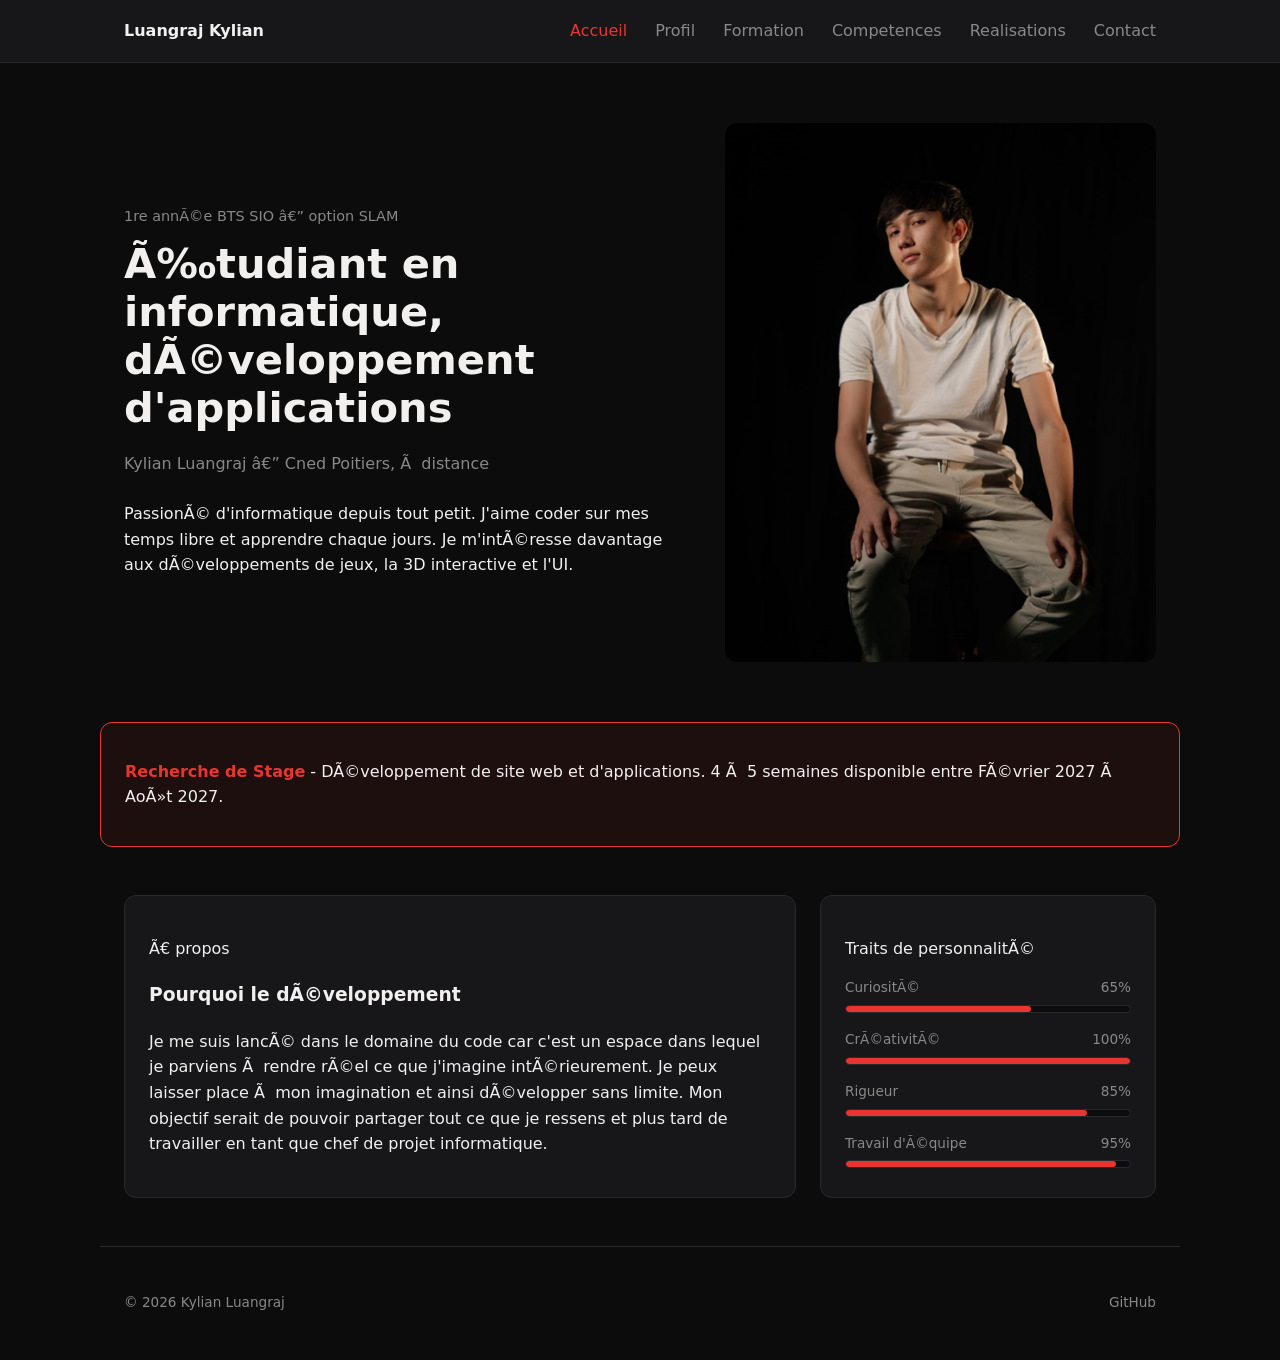
==== index.html @ ec37677a "Premier commit : pages du portfolio" ====
<!-- Structure de base d'une page HTML -->
<!DOCTYPE html>
<html lang="fr">
<head>
    <meta charset="UTS-8">
    <meta name="viewport" content="width=device-width, initial-scale=1.0">
    <title> Luangraj Kylian - Etudiant en developpement d'applications </title>
    <link rel="stylesheet" href="assets/css/style.css">

</head>

<body>
<header class="site-header">
    <!-- Développement de la navigation par liste ul et li en les stylisant ensuite dans le css. -->

    <nav class="nav">
        <a href="index.html" class="nav-mark"> Luangraj Kylian</a>
        <ul class="nav-links">
            <!-- Utilisation de aria-current="page" Pour définir dans le css sur quelle page nous sommes actuellement dans le but que sur la nav, le bouton Accueil dans le cas de cette page soit en rouge comparer aux autres. -->
            <li><a href="index.html" aria-current="page"> Accueil</a></li>
            <li><a href="profil.html"> Profil</a></li>
            <li><a href="formation.html"> Formation</a></li>
            <li><a href="competence.html"> Competences</a></li>
            <li><a href="realisations.html"> Realisations</a></li>
            <li><a href="contact.html"> Contact</a></li>
        </ul>
    </nav>
</header>
<!-- Présentation courte avec photo + texte de présentation sur moi. -->

<main>
    <section class="hero">
        <div class="hero-text">
            <p class="kicker">1re année BTS SIO — option SLAM</p>
            <h1>Étudiant en informatique, développement d'applications</h1>
            <p class="role">Kylian Luangraj — Cned Poitiers, à distance</p>
            <p>Passioné d'informatique depuis tout petit. J'aime coder sur mes temps libre et apprendre chaque jours. Je m'intéresse davantage aux développements de jeux, la 3D interactive et l'UI.</p>
        </div>
        <div class="hero-photo">
            <img src="assets/img/kylian-photo.png" alt="Portrait professionnel de Luangraj Kylian">
        </div>
    </section>
    <section>
        <!-- Call pour les recruteurs en leurs proposant le fait que je souhaite un stage de 4 à 5 semaines lors de l'année prochaine sur les domaines proposés. Il sera bien mis en avant dans un bloc de couleur entouré de rouge et le texte important aussi relevé comparer aux autres. -->
        <div class="call">
            <p><strong>Recherche de Stage</strong> - Développement de site web et d'applications. 4 à 5 semaines disponible entre Février 2027 à Août 2027.</p>
        </div>
    </section>
    <!-- Un petit à propos dont j'ai eu l'idée de construire pour définir mes objectifs concrets ainsi que mes traits de personnalité pour que le recruteur connaisse réellement ma personne et mes points forts. -->
    <section>
        <div class="propos">
            <div class="card-propos">
            <p class="eyebrow">À propos</p> 
            <h3>Pourquoi le développement</h3>
            <p>Je me suis lancé dans le domaine du code car c'est un espace dans lequel je parviens à rendre réel ce que j'imagine intérieurement. Je peux laisser place à mon imagination et ainsi développer sans limite. Mon objectif serait de pouvoir partager tout ce que je ressens et plus tard de travailler en tant que chef de projet informatique.</p>
            </div>
            <div class="cards-liste">
                <p class="eyebrow">Traits de personnalité</p>
                <ul class="trait-liste">
                    <!-- Différents traits mis en avant, surtout des traits pouvant démontrer ma motivation à apprendre ainsi que ma facilité à pouvoir travailler avec n'importe qui. -->
                    <li class="trait">
                        <div class="trait-head"><span>Curiosité</span><span>65%</span></div>
                        <div class="trait-bar"><div class="trait-fill" style="width:65%;"></div></div>
                    </li>
                    <li class="trait">
                        <div class="trait-head"><span>Créativité</span><span>100%</span></div>
                        <div class="trait-bar"><div class="trait-fill" style="width:100%;"></div></div>
                    </li>
                    <li class="trait">
                        <div class="trait-head"><span>Rigueur</span><span>85%</span></div>
                        <div class="trait-bar"><div class="trait-fill" style="width:85%;"></div></div>
                    </li>
                    <li class="trait">
                        <div class="trait-head"><span>Travail d'équipe</span><span>95%</span></div>
                        <div class="trait-bar"><div class="trait-fill" style="width:95%;"></div></div>
                    </li>
                </ul>
            </div>
        </div>
    </section>
</main>
<!-- Footer de la page ainsi que la redirection vers mon GitHub. -->

<footer>
    <p>&copy; 2026 Kylian Luangraj</p>
    <a href="https://github.com/SpectrionStudio" target="_blank" rel="noopener">GitHub</a>
</footer>
</body>
</html>
---- assets/css/style.css ----
/* Bienvenu sur le css de mon site internet, j'ai opté pour un style contrastant entre le rouge et noir car c'est une DA qui me plaît énormément et j'ai fais de mon mieux pour la respecter jusqu'à la fin.
En espérant que vous apprécierez mon projet, il sera commenté jusqu'au bout par des petits messages de temps en temps, expliquant mes choix durant la création de mon site portfolio ! */


:root{
    --bg: #0c0c0d;
    --bg-raised: #17171a;
    --line: #2a2a2d;
    --text: #f1f0ee;
    --text-muted: #8a8886;
    --accent: #e8352f;
    --accent-dim: #b8241f;
    --accent-ink: #ffffff;
}

*,*::before,*::after{

    box-sizing: border-box;
}

body{
    margin:0;
    background:var(--bg);
    color: var(--text);
    font-family: system-ui, -apple-system, BlinkMacSystemFont, 'Segoe UI', Roboto, Oxygen, Ubuntu, Cantarell, 'Open Sans', 'Helvetica Neue', sans-serif;
    line-height: 1.6;
}

.site-header{

    background: var(--bg-raised);
    border-bottom: 1px solid var(--line);
}
/* J'ai opté pour une navigation simple qui ne reste pas fixe et qui s'en va une fois que l'on scroll. On conserve simplement la couleur rouge sur la page actuelle où l'on se trouve et la couleur d'une des redirections de la navigation change lorsque l'on passe la souris dessus. */

.nav{
    display:flex;
    justify-content: space-between;
    align-items: center;
    max-width: 1080px;
    margin: 0 auto;
    padding: 18px 24px;

}

.nav-links{


    display:flex;
    gap:28px;
    list-style: none;
    margin: 0;
    padding: 0;
}

.nav-links a{
    color: var(--text-muted);
    text-decoration: none;
}

.nav-mark{

    color: var(--text);
    text-decoration: none;
    font-weight: 600;
}
/* Le changement de couleur se trouve ici avec la class définissant la page actuelle sur laquelle on se trouve, pour faire le lien avec le HTML. */

.nav-links a:hover,
.nav-links a[aria-current="page"]{
    color:var(--accent);
}

/* J'ai souhaité que le texte soit plus impactant que l'image en lui donnant une place bien plus importante. Tout aligné sur le centre de la page pour faciliter la prise d'information de la personne visitant le protfolio. */


.hero{
    display: grid;
    grid-template-columns: 1.3fr 1fr;
    gap: 40px;
    align-items: center;
    max-width: 1080px;
    margin: 0 auto;
    padding: 60px 24px;
}



.hero-photo{
  min-width:0;
  aspect-ratio:4/5;
  overflow:hidden;
  border-radius:12px;
}

/* J'ai eu un peu de difficulté avec la photo que l'on retrouve sur l'index, elle n'était pas adaptée à la taille que je souhaitais utiliser soit donc le 2fr 1fr et donc on retrouvait une photo qui prenait bien trop de place.
J'ai donc redimnsionné la photo en faisant en sorte que les contours qui dépassent soient cachés par la box inventée. */


.hero-photo img{
  width:100%;
  height:100%;
  object-fit:cover;
  border-radius:12px;
}

/* Les paragraphes suivants sont principalement des modifications pour le texte, tout comme pour le h1, role et kicker. De plus call a notamment servi pour la box faisant appel de stage dans l'index.
C'est un élément de la page que je souhaitais ressortir au plus donc je l'ai entouré de rouge qui est la couleur importante de mon portfolio ainsi que le texte en lui-même "recherche de stage" qui lui aussi se retrouve en rouge.*/


.kicker{
    color: var(--text-muted);
    font-size: 0.9rem;
    margin-bottom: 12px;
}

.role{
    color: var(--text-muted);
    margin-bottom: 24px;
}

h1{
    font-size: 2.6rem;
    line-height: 1.15;
    margin: 0 0 20px;
}

.call{
    max-width: 1080px;
    margin: 0 auto;
    padding: 20px 24px;
    border: 1px solid var(--accent);
    background: rgba(232,53,47,0.08);
    border-radius: 12px;
}

.call strong{
    color: var(--accent);
}

/* Je suis ensuite parti sur l'idée de vouloir faire des barres de statistiques pour montrer un peu les différentes factettes de ma personnalité et ainsi que le recruteur puisse voir avec quel type de personne il travaille.
Je suis donc parti sur tout d'abord un bloc à propos et à côté les barres. On est toujours sur du 2fr pour le à propos et 1fr pour les barres. Je tenais à mettre les barres en couleur vert pour faire référence à des jeux dont l'exp dans minecraft mais en essayant, j'ai rapidement remarqué que ce n'était pas du tout en accord avec la DA de base et je suis donc reparti sur le rouge. */


.propos {
    display: grid;
    grid-template-columns: 2fr 1fr;
    gap: 24px;
    max-width: 1080px;
    margin: 0 auto;
    padding: 48px 24px;
}

.trait-liste {
    list-style: none;
    margin: 16px 0 0;
    padding: 0;
    display: flex;
    flex-direction: column;
    gap: 16px;
}

.trait-head{
    display: flex;
    justify-content: space-between;
    font-size: 0.85rem;
    color: var(--text-muted);
    margin-bottom: 6px;
}

.trait-bar{

    background: var(--bg);
    border: 1px solid var(--line);
    border-radius: 999px;
    height: 8px;
    overflow: hidden;
}

.trait-fill{
    height: 100%;
    background: var(--accent);
    border-radius: 999px;
}
/* Ici simple création de bordures pour les cards que j'ai créé, soit donc les deux blocs de à propos et des barres.J'ai conservé une couleur qui se discerne légèrement du fond initial. */

.card-propos,
.cards-liste{
    background: var(--bg-raised);
    border: 1px solid var(--line);
    border-radius: 12px;
    padding: 24px;
}

footer{
    max-width:1080px;
    margin:0 auto;
    padding:32px 24px;
    border-top:1px solid var(--line);
    display:flex;
    justify-content:space-between;
    align-items:center;
    color:var(--text-muted);
    font-size:0.85rem;
}
/* Ici on remplace simplement le lien de couleur bleu en gris pour rester dans la DA. */

footer a{
    color:var(--text-muted);
    text-decoration:none;
}
/* Le lien devient tout simplement rouge en passant la souris sur le texte. */

footer a:hover{
    color:var(--accent);
}

.profil-head{
    max-width: 1080px;
    margin: 0 auto;
    padding: 48px 24px 0;
}

.profil-grid{
    display: grid;
    grid-template-columns: 2fr 1fr;
    gap: 40px;
    max-width: 1080px;
    margin: 0 auto;
    padding: 24px 24px 48px;
    align-items: start;
}
/* Maintenant on passe à la personnalisation de la phrase d'accroche. On place une barrière de couleur sur le côté en reprenant le rouge précédent de --accent pour montrer
l'importance du message d'accroche. */

.accroche{
    border-left:3px solid var(--accent);
    padding-left:16px;
    font-size:1.2rem;
    color:var(--text);
    margin-top:16px;
    max-width:60ch;
}
/* On fabrique une liste dans notre paragraphe en utilisant le ::before pour placer une flèche avant chaque li et 
on retire les décorations de liste pour éviter les points originaux. ça nous donne donc une liste à flèche comme prévue.*/

.motiv-list{
    list-style:none;
    margin:12px 0 0;
    padding:0;
    display:flex;
    flex-direction:column;
    gap:10px;
}

.motiv-list li{
    padding-left:24px;
    position:relative;
}

.motiv-list li::before{
    content:"→";
    color:var(--accent);
    position:absolute;
    left:0;
}



.interets-head{
    max-width:1080px;
    margin:0 auto;
    padding:48px 24px 0;
    border-top:1px solid var(--line);

}

.interets-grid{
    display:grid;
    grid-template-columns:repeat(3,1fr);
    gap:20px;
    max-width:1080px;
    margin:0 auto;
    padding:24px 24px 48px;
}

.flip-carte{
    perspective:1000px;
    height:160px;
}

.flip-inner{
    position:relative;
    width:100%;
    height:100%;
    text-align:center;
    transition:transform 0.5s;
    transform-style:preserve-3d;
}

.flip-carte:hover .flip-inner{
    transform:rotateY(180deg);
}
/* Les éléments que l'on applique dans les deux cas possibles, que la carte soit tournée en avant ou en arrière. Pas besoin de le répéter deux fois au moins. */

.flip-front,
.flip-back{
    position:absolute;
    width:100%;
    height:100%;
    backface-visibility:hidden;
    border-radius:12px;
    border:1px solid var(--line);
    display:flex;
    flex-direction:column;
    align-items:center;
    justify-content:center;
    padding:16px;
}

.flip-front{
    background:var(--bg-raised);
}

.flip-icone{
    font-size:2rem;
    margin-bottom:8px;
    display:block;
}
/* J'ai tout de même souhaité une couleur en particulier pour l'arrière au final en reprenant le gris clair de --bg raised. Tandis que le texte restera blanc. Au début j'avais opté pour le rouge
mais il était bien trop dominant et cela en faisait mal aux yeux, j'ai donc remplacé celui-ci par la couleur actuelle sur le site. */

.flip-back{
    background:var(--bg-raised);
    border:1px solid var(--accent);
    color:var(--text);
    transform:rotateY(180deg);
    font-size:0.85rem;
}

.flip-back p{
    margin:0;
    font-size:0.88rem;
    line-height:1.45;
}

.flip-title{
    font-weight:600;
    font-size:1rem;
    margin:0;
    color:var(--text);
}

/* Les titres de cartes ne ressortaient suffissament pas de la carte en elle-même, j'ai donc choisi à la fin de la création de page de les rendre plus visible qu'initialement prévu.*/








/* Modification du texte.*/
.section-head{
    max-width:1080px;
    margin:0 auto;
    padding:48px 24px 0;
}

.section-head h1{
    font-size:2rem;
}



/* On modifie la liste ol avec la classe timeline en retirant le style de la liste et ses décorations ainsi qu'en faisant apparaître cette fameuse bordure sur la gauche de couleur grise.*/
.timeline{
    list-style:none;
    margin:0 auto;
    padding:32px 24px 48px;
    max-width:1080px;
    border-left:2px solid var(--line);
}

.timeline li{
    position:relative;
    padding:10px 16px 32px 28px;
    border-radius:8px;
    transition:background 0.2s ease, padding-left 0.2s ease;
}

.timeline li:hover{
    background:var(--bg-raised);
    padding-left:36px;
}

/* On place le point rouge stylisé avant chaque listes des formations en question en rendant sa position absolue*/
.timeline li::before{
    content:"";
    position:absolute;
    left:-7px;
    top:6px;
    width:12px;
    height:12px;
    border-radius:50%;
    background:var(--bg);
    border:2px solid var(--accent);
}

/* Modification du texte représentant la période pour chaque points se trouvant dans la classe timeline.*/
.timeline .period{
    color:var(--accent);
    font-weight:600;
    font-size:0.85rem;
    margin-bottom:4px;
}

.timeline h3{
    font-size:1.1rem;
    margin:0 0 4px;
}
/* même chose que pour timeline .period mais cette fois avec le lieu.*/
.timeline .place{
    color:var(--text-muted);
    font-size:0.9rem;
    margin-bottom:6px;
}


.focus-wrap{
    max-width:1080px;
    margin:0 auto;
    padding:0 24px 48px;
}
/* modification de texte pour le h2*/
.focus-wrap h2{
    font-size:1.5rem;
    margin-top:8px;
}

/* On passe sur des blocs apparaissant en 1.5fr pour la description du BTS pour 1fr sur les compétences liées à la formation.*/
.focus-grid{
    display:grid;
    grid-template-columns:1.5fr 1fr;
    gap:0;
    border:1px solid var(--line);
    border-radius:12px;
    overflow:hidden;
    margin-top:20px;
}

.focus-text{
    padding:24px;
}
/* définition de taille, de l'intérieur et des bords en couleur des blocs.*/
.focus-side{
    background:var(--bg-raised);
    border-left:1px solid var(--line);
    padding:24px;
}

.focus-side-label{
    font-size:0.78rem;
    color:var(--text-muted);
    margin:0 0 10px;
    text-transform:uppercase;
    letter-spacing:0.04em;
}

.focus-matieres li{
    padding-left:18px;
    position:relative;
    font-size:0.9rem;
    transition:color 0.2s ease;
}
/* Petite interaction pour que quand on passe la souris sur la compétence, celle-ci passe au rouge.*/
.focus-matieres li:hover{
    color:var(--accent);
}

.competences-grid{
    display:grid;
    grid-template-columns:repeat(2,1fr);
    gap:24px;
    max-width:1080px;
    margin:0 auto;
    padding:32px 24px 48px;
    align-items:start
}

.skill-cat{
    background:var(--bg-raised);
    border:1px solid var(--line);
    border-radius:12px;
    padding:24px;
}

.skill-cat h2{
    font-size:0.85rem;
    color:var(--text-muted);
    text-transform:uppercase;
    letter-spacing:0.04em;
    margin:0 0 16px;
    padding-bottom:10px;
    border-bottom:1px solid var(--line);
}

.skill-liste{
    list-style:none;
    margin:0;
    padding:0;
    display:grid;
    grid-template-columns:repeat(auto-fill,minmax(110px,1fr));
    gap:12px;
}

.skill-item{
    display:flex;
    flex-direction:column;
    align-items:center;
    gap:8px;
    padding:14px 8px;
    background:var(--bg);
    border:1px solid var(--line);
    border-radius:10px;
    font-size:0.85rem;
    transition:border-color 0.2s ease, transform 0.2s ease;
    text-align:center;
}

.skill-item i,
.skill-emoji{
    font-size:1.8rem;
    color:var(--text);
    transition:color 0.2s ease;
    line-height: 1;
}

.skill-item:hover{
    border-color:var(--accent);
    transform:translateY(-3px);
}

.skill-item:hover i{
    color:var(--accent);
}

.langues {
    max-width: 1080px;
    margin: 0 auto;
    padding: 24px;
    padding-bottom: 20px;
}

.langues-liste{
    list-style:none;
    margin:0;
    padding:0;
    display:flex;
    flex-wrap:wrap;
    gap:16px;
}

.langue{
    display:flex;
    flex-direction:column;
    align-items:center;
    gap:8px;
    padding:14px 8px;
    background:var(--bg);
    border:1px solid var(--line);
    border-radius:10px;
    font-size:0.85rem;
    transition:border-color 0.2s ease, transform 0.2s ease;
    text-align:center;
    min-width:160px;
}

.langue-niveau{
    color:var(--text-muted);
    font-size: 0.70rem;
    display:block
}


.projets-grid{
    display:grid;
    grid-template-columns:repeat(auto-fill,minmax(280px,1fr));
    gap:24px;
    max-width:1080px;
    margin:0 auto;
    padding:32px 24px 48px;
}

.projet-carte{
    display:flex;
    flex-direction:column;
    background:var(--bg-raised);
    border:1px solid var(--line);
    border-radius:12px;
    overflow:hidden;
    text-decoration:none;
    color:var(--text);
    transition:border-color 0.2s ease, transform 0.2s ease;
}

.projet-carte:hover{
    border-color:var(--accent);
    transform:translateY(-3px);
}

.projet-miniature{
    aspect-ratio:16/10;
    background:linear-gradient(135deg, var(--bg-raised), var(--bg));
    display:flex;
    align-items:center;
    justify-content:center;
    color:var(--text-muted);
    font-size:0.85rem;
    border-bottom:1px solid var(--line);
}

.projet-miniature img{
    width:100%;
    height:100%;
    object-fit:cover;
}

.projet-corps{
    padding:20px;
}

.projet-cat{
    color:var(--accent);
    font-size:0.75rem;
    font-weight:600;
    margin:0 0 8px;
}

.projet-corps h2{
    font-size:1.1rem;
    margin:0 0 6px;
}

.projet-techs{
    list-style:none;
    margin:12px 0 0;
    padding:0;
    display:flex;
    flex-wrap:wrap;
    gap:6px;
}

.projet-techs li{
    border:1px solid var(--line);
    border-radius:999px;
    padding:3px 10px;
    font-size:0.78rem;
    color:var(--text-muted);
}

.projet-date{
    color:var(--text-muted);
    font-size:0.8rem;
    margin:12px 0 0;
}

.eyebrow a{
    color:var(--accent);
    text-decoration:none;
}

.detail-grid{
    display:grid;
    grid-template-columns:2fr 1fr;
    gap:40px;
    max-width:1080px;
    margin:0 auto;
    padding:24px 24px 48px;
    align-items:start;
}

.detail-texte h2{
    font-size:1.2rem;
    margin:0 0 8px;
}

.detail-texte p{
    margin:0 0 28px;
}

.detail-infos{
    background:var(--bg-raised);
    border:1px solid var(--line);
    border-radius:12px;
    padding:22px;
}

.detail-infos h3{
    font-size:0.8rem;
    color:var(--text-muted);
    text-transform:uppercase;
    letter-spacing:0.04em;
    margin:0 0 12px;
}

.detail-infos dl{
    margin:0 0 24px;
}

.detail-infos dt{
    font-size:0.78rem;
    color:var(--text-muted);
    margin-top:12px;
}

.detail-infos dd{
    margin:2px 0 0;
    font-weight:500;
}

.detail-infos a{
    color:var(--accent);
}

.comp-liste{
    list-style:none;
    margin:0;
    padding:0;
}

.comp-liste li{
    padding:8px 0 8px 24px;
    position:relative;
    border-bottom:1px solid var(--line);
    font-size:0.9rem;
}

.comp-liste li::before{
    content:"→";
    color:var(--accent);
    position:absolute;
    left:0;
}
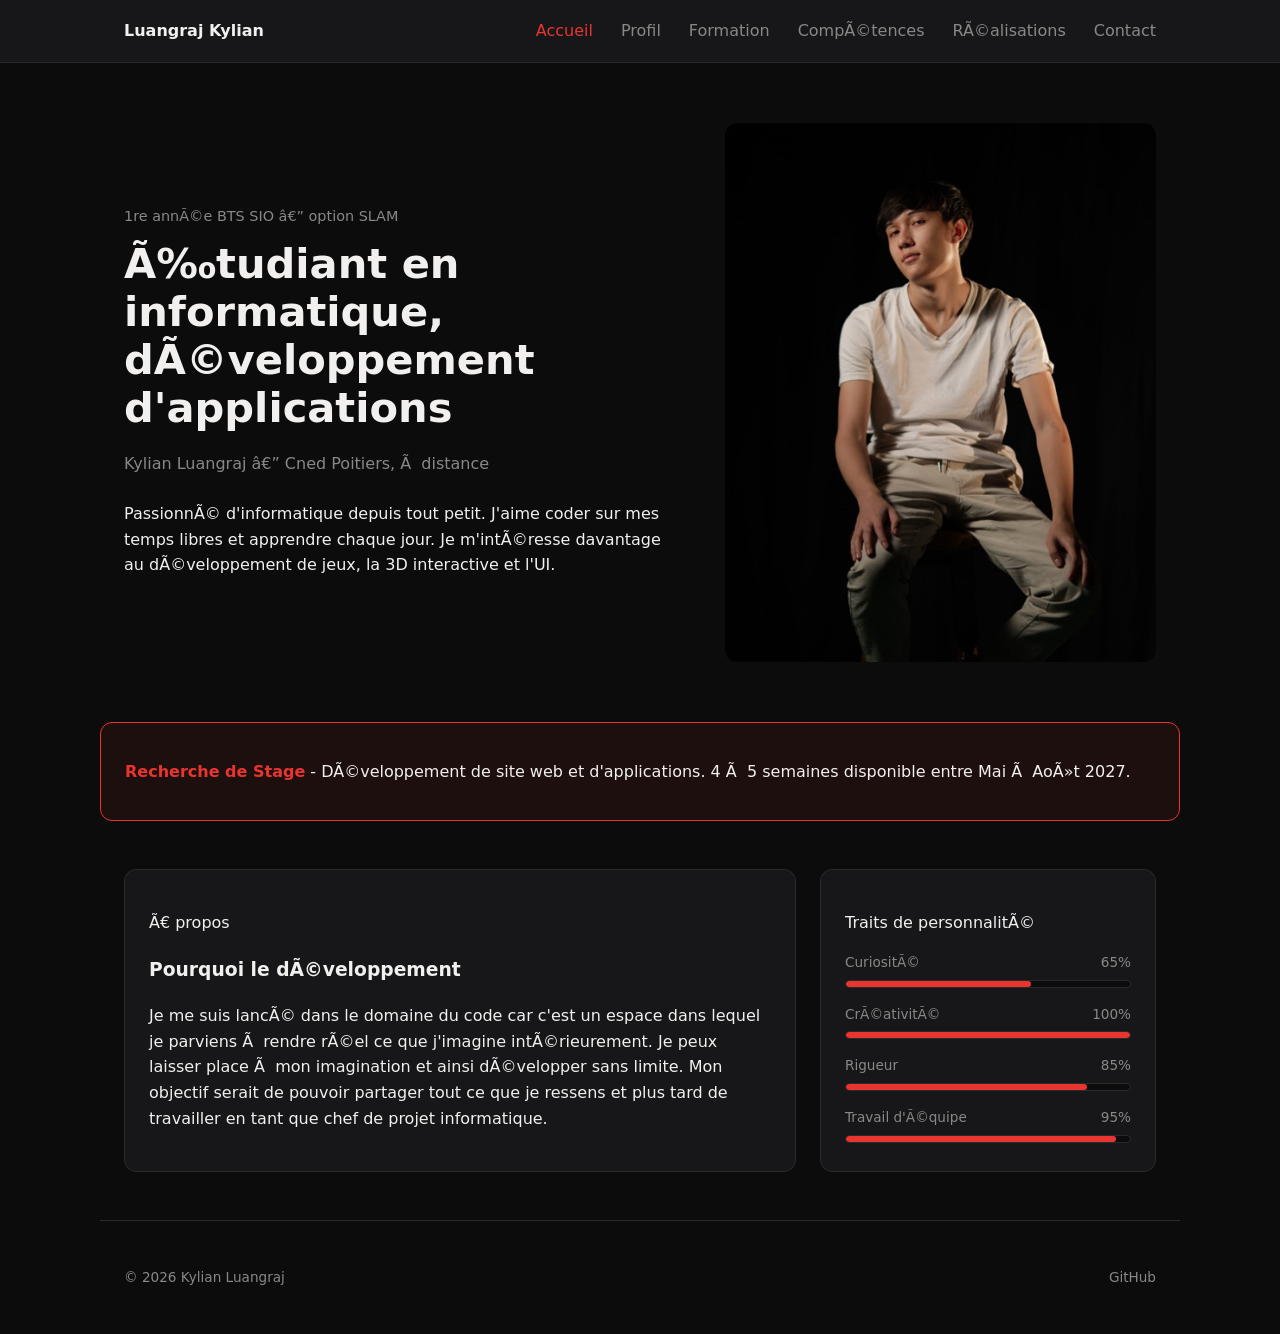
==== commit 93aa830f: "Corrections de quelques erreurs d'orthographes et finitions sur la page les halles de béziers" ====
--- a/index.html
+++ b/index.html
@@ -20,8 +20,8 @@
             <li><a href="index.html" aria-current="page"> Accueil</a></li>
             <li><a href="profil.html"> Profil</a></li>
             <li><a href="formation.html"> Formation</a></li>
-            <li><a href="competence.html"> Competences</a></li>
-            <li><a href="realisations.html"> Realisations</a></li>
+            <li><a href="competence.html"> Compétences</a></li>
+            <li><a href="realisations.html"> Réalisations</a></li>
             <li><a href="contact.html"> Contact</a></li>
         </ul>
     </nav>
@@ -34,7 +34,7 @@
             <p class="kicker">1re année BTS SIO — option SLAM</p>
             <h1>Étudiant en informatique, développement d'applications</h1>
             <p class="role">Kylian Luangraj — Cned Poitiers, à distance</p>
-            <p>Passioné d'informatique depuis tout petit. J'aime coder sur mes temps libre et apprendre chaque jours. Je m'intéresse davantage aux développements de jeux, la 3D interactive et l'UI.</p>
+            <p>Passionné d'informatique depuis tout petit. J'aime coder sur mes temps libres et apprendre chaque jour. Je m'intéresse davantage au développement de jeux, la 3D interactive et l'UI.</p>
         </div>
         <div class="hero-photo">
             <img src="assets/img/kylian-photo.png" alt="Portrait professionnel de Luangraj Kylian">
@@ -43,7 +43,7 @@
     <section>
         <!-- Call pour les recruteurs en leurs proposant le fait que je souhaite un stage de 4 à 5 semaines lors de l'année prochaine sur les domaines proposés. Il sera bien mis en avant dans un bloc de couleur entouré de rouge et le texte important aussi relevé comparer aux autres. -->
         <div class="call">
-            <p><strong>Recherche de Stage</strong> - Développement de site web et d'applications. 4 à 5 semaines disponible entre Février 2027 à Août 2027.</p>
+            <p><strong>Recherche de Stage</strong> - Développement de site web et d'applications. 4 à 5 semaines disponible entre Mai à Août 2027.</p>
         </div>
     </section>
     <!-- Un petit à propos dont j'ai eu l'idée de construire pour définir mes objectifs concrets ainsi que mes traits de personnalité pour que le recruteur connaisse réellement ma personne et mes points forts. -->
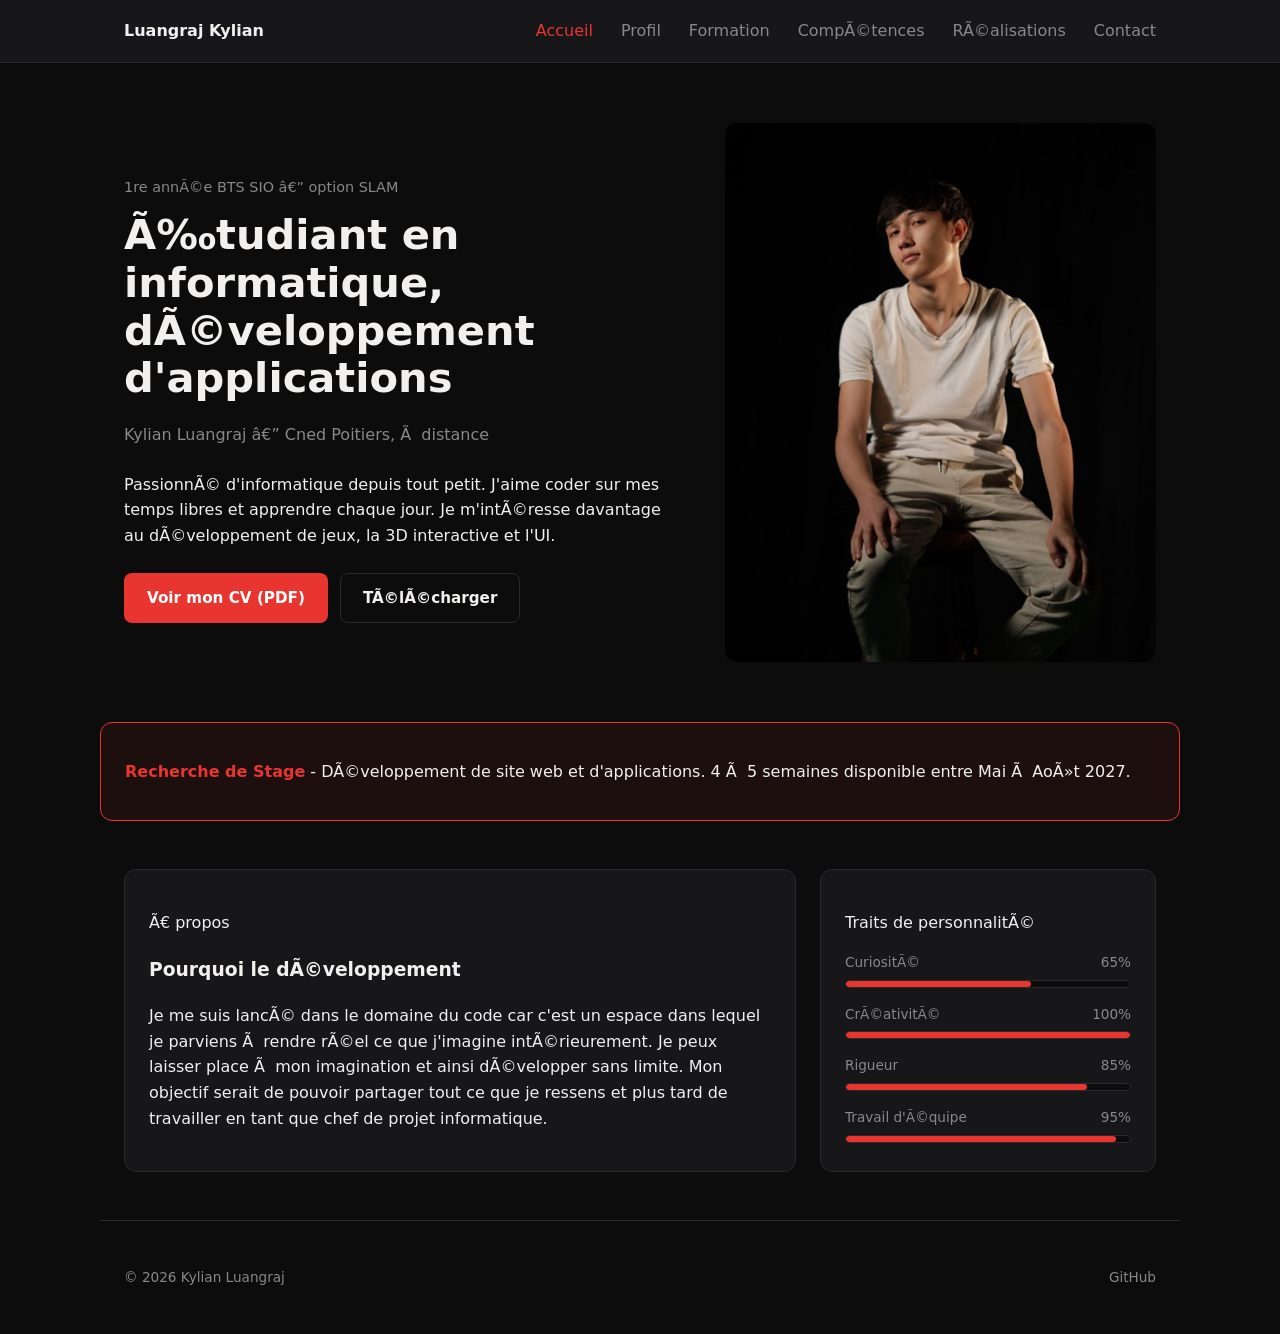
==== commit bc66c4e7: "ajout du download cv" ====
--- a/index.html
+++ b/index.html
@@ -4,7 +4,7 @@
 <head>
     <meta charset="UTS-8">
     <meta name="viewport" content="width=device-width, initial-scale=1.0">
-    <title> Luangraj Kylian - Etudiant en developpement d'applications </title>
+    <title> Luangraj Kylian - Étudiant en développement d'applications </title>
     <link rel="stylesheet" href="assets/css/style.css">
 
 </head>
@@ -35,6 +35,10 @@
             <h1>Étudiant en informatique, développement d'applications</h1>
             <p class="role">Kylian Luangraj — Cned Poitiers, à distance</p>
             <p>Passionné d'informatique depuis tout petit. J'aime coder sur mes temps libres et apprendre chaque jour. Je m'intéresse davantage au développement de jeux, la 3D interactive et l'UI.</p>
+            <div class="btn-row">
+                <a class="btn btn-primary" href="assets/cv/CV-Kylian-Luangraj.pdf" target="_blank" rel="noopener">Voir mon CV (PDF)</a>
+                <a class="btn btn-ghost" href="assets/cv/CV-Kylian-Luangraj.pdf" download>Télécharger</a>
+            </div>
         </div>
         <div class="hero-photo">
             <img src="assets/img/kylian-photo.png" alt="Portrait professionnel de Luangraj Kylian">
--- a/assets/css/style.css
+++ b/assets/css/style.css
@@ -741,4 +741,216 @@
     color:var(--accent);
     position:absolute;
     left:0;
+}
+
+/* On passe maintenant au petit formulaire */
+
+.contact-grid{
+    display:grid;
+    grid-template-columns:1fr 1fr;
+    gap:40px;
+    max-width:1080px;
+    margin:0 auto;
+    padding:32px 24px 48px;
+    align-items:stretch;
+}
+
+.contact-infos{
+    display:flex;
+    flex-direction:column;
+}
+
+.contact-cartes{
+    flex:1;
+    display:flex;
+    flex-direction:column;
+    gap:12px;
+}
+
+.contact-carte{
+    flex:1;
+    display:flex;
+    align-items:center;
+    gap:16px;
+    padding:14px 16px;
+    background:var(--bg-raised);
+    border:1px solid var(--line);
+    border-radius:12px;
+    color:var(--text);
+    text-decoration:none;
+    transition:border-color 0.2s ease, transform 0.2s ease;
+}
+
+a.contact-carte:hover{
+    border-color:var(--accent);
+    transform:translateX(4px);
+}
+
+.contact-icone{
+    display:flex;
+    align-items:center;
+    justify-content:center;
+    flex-shrink:0;
+    width:44px;
+    height:44px;
+    background:var(--bg);
+    border:1px solid var(--line);
+    border-radius:10px;
+    font-size:1.3rem;
+    line-height:1;
+    transition:color 0.2s ease, border-color 0.2s ease;
+}
+
+a.contact-carte:hover .contact-icone{
+    color:var(--accent);
+    border-color:var(--accent);
+}
+
+.contact-texte{
+    display:flex;
+    flex-direction:column;
+    min-width:0;
+}
+
+.contact-label{
+    font-size:0.75rem;
+    color:var(--text-muted);
+}
+
+.contact-valeur{
+    font-size:0.95rem;
+    font-weight:500;
+    overflow-wrap:anywhere;
+}
+
+.contact-fleche{
+    margin-left:auto;
+    color:var(--text-muted);
+    transition:color 0.2s ease, transform 0.2s ease;
+}
+
+a.contact-carte:hover .contact-fleche{
+    color:var(--accent);
+    transform:translateX(3px);
+}
+
+.contact-form{
+    background:var(--bg-raised);
+    border:1px solid var(--line);
+    border-radius:12px;
+    padding:24px;
+}
+
+.contact-form h2{
+    font-size:1.1rem;
+    margin:0 0 20px;
+}
+
+.champ{
+    margin-bottom:18px;
+}
+
+.champ label{
+    display:block;
+    font-size:0.85rem;
+    color:var(--text-muted);
+    margin-bottom:6px;
+}
+
+.champ input,
+.champ textarea{
+    width:100%;
+    background:var(--bg);
+    border:1px solid var(--line);
+    border-radius:8px;
+    padding:11px 14px;
+    color:var(--text);
+    font-family:inherit;
+    font-size:0.95rem;
+}
+
+.champ input:focus,
+.champ textarea:focus{
+    outline:2px solid var(--accent);
+    outline-offset:1px;
+}
+
+.btn-envoyer{
+    background:var(--accent);
+    color:var(--accent-ink);
+    border:none;
+    border-radius:8px;
+    padding:12px 22px;
+    font-weight:600;
+    font-size:0.95rem;
+    font-family:inherit;
+    cursor:pointer;
+    transition:background 0.2s ease;
+}
+
+.btn-envoyer:hover{
+    background:var(--accent-dim);
+}
+
+.contact-map-wrap{
+    max-width:1080px;
+    margin:0 auto;
+    padding:0 24px 48px;
+}
+
+.contact-map{
+    border:1px solid var(--line);
+    border-radius:12px;
+    overflow:hidden;
+    height:320px;
+}
+
+.contact-map iframe{
+    width:100%;
+    height:100%;
+    border:0;
+}
+
+@media (max-width:760px){
+    .contact-grid{
+        grid-template-columns:1fr;
+    }
+}
+
+.btn-row{
+    display:flex;
+    flex-wrap:wrap;
+    gap:12px;
+    margin-top:24px;
+}
+
+.btn{
+    display:inline-flex;
+    align-items:center;
+    padding:12px 22px;
+    border-radius:8px;
+    border:1px solid transparent;
+    font-weight:600;
+    font-size:0.95rem;
+    text-decoration:none;
+    transition:background 0.2s ease, border-color 0.2s ease, color 0.2s ease;
+}
+
+.btn-primary{
+    background:var(--accent);
+    color:var(--accent-ink);
+}
+
+.btn-primary:hover{
+    background:var(--accent-dim);
+}
+
+.btn-ghost{
+    border-color:var(--line);
+    color:var(--text);
+}
+
+.btn-ghost:hover{
+    border-color:var(--accent);
+    color:var(--accent);
 }
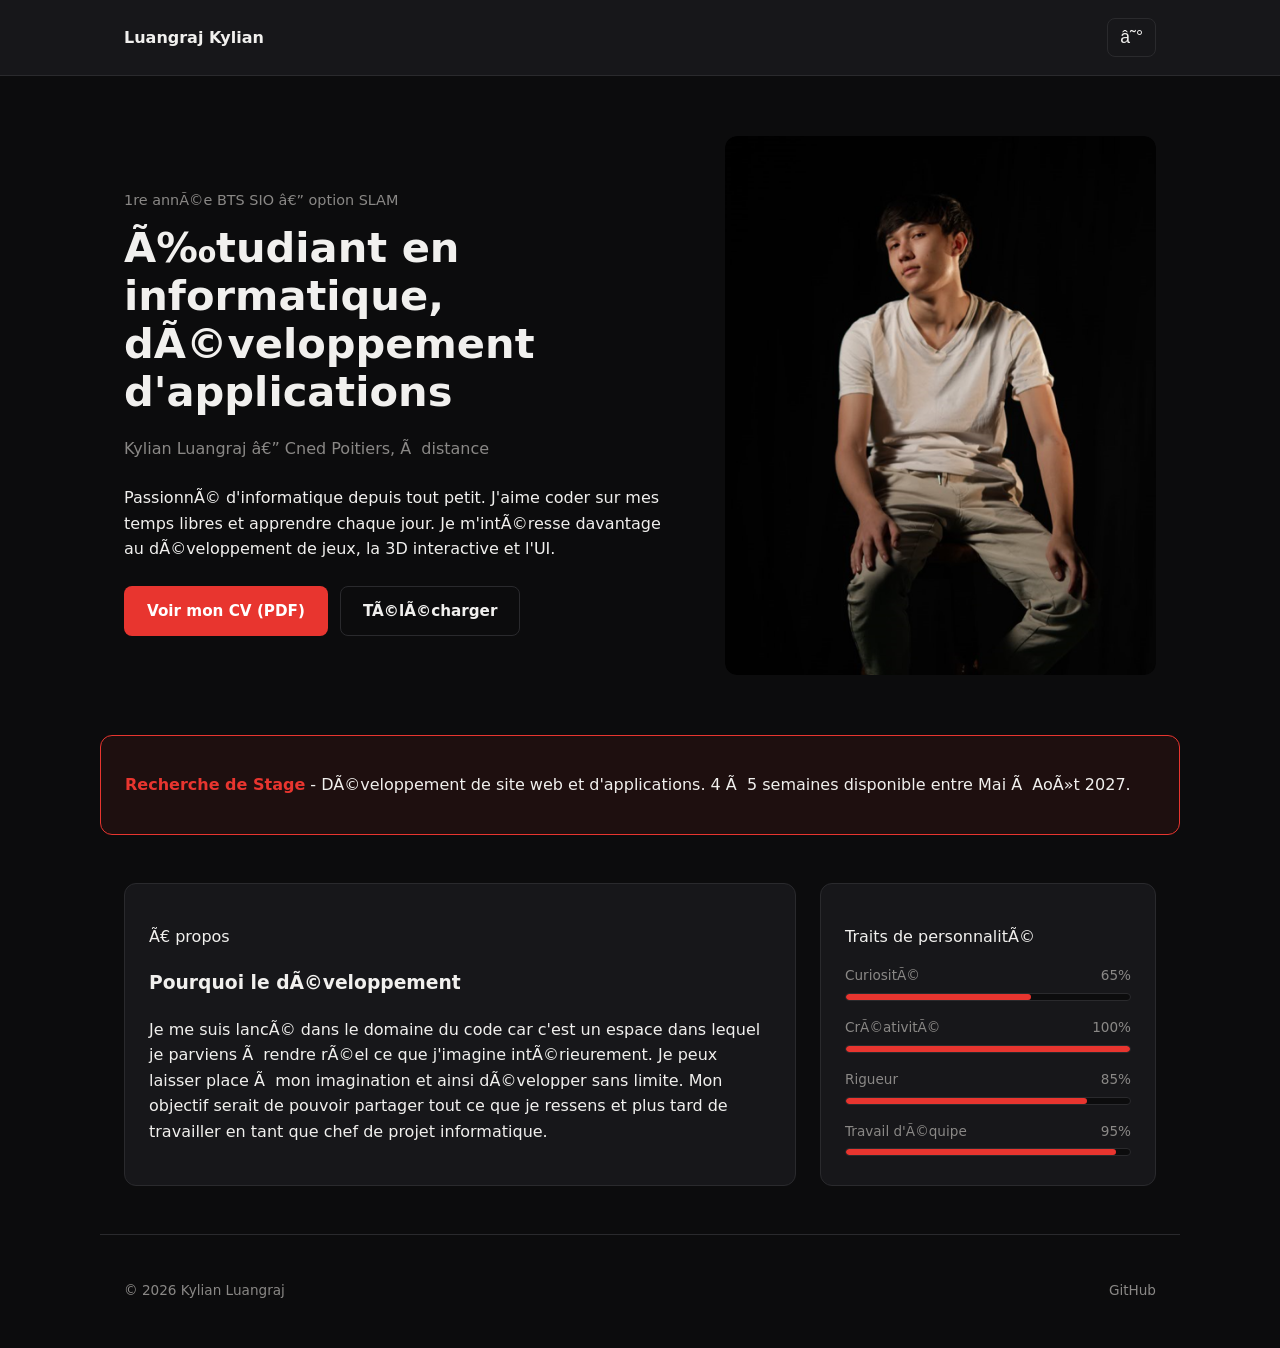
==== commit 5ae272d9: "Révision du responsive ainsi que du java pour les interactions mobiles et dernières corrections" ====
--- a/index.html
+++ b/index.html
@@ -8,13 +8,13 @@
     <link rel="stylesheet" href="assets/css/style.css">
 
 </head>
-
 <body>
 <header class="site-header">
     <!-- Développement de la navigation par liste ul et li en les stylisant ensuite dans le css. -->
 
     <nav class="nav">
         <a href="index.html" class="nav-mark"> Luangraj Kylian</a>
+        <button class="nav-toggle" aria-label="Ouvrir le menu" aria-expanded="false">☰</button>
         <ul class="nav-links">
             <!-- Utilisation de aria-current="page" Pour définir dans le css sur quelle page nous sommes actuellement dans le but que sur la nav, le bouton Accueil dans le cas de cette page soit en rouge comparer aux autres. -->
             <li><a href="index.html" aria-current="page"> Accueil</a></li>
@@ -89,6 +89,7 @@
     <p>&copy; 2026 Kylian Luangraj</p>
     <a href="https://github.com/SpectrionStudio" target="_blank" rel="noopener">GitHub</a>
 </footer>
+<script src="assets/js/main.js"></script>
 </body>
 </html>
 
--- a/assets/css/style.css
+++ b/assets/css/style.css
@@ -298,10 +298,7 @@
     transform-style:preserve-3d;
 }
 
-.flip-carte:hover .flip-inner{
-    transform:rotateY(180deg);
-}
-/* Les éléments que l'on applique dans les deux cas possibles, que la carte soit tournée en avant ou en arrière. Pas besoin de le répéter deux fois au moins. */
+
 
 .flip-front,
 .flip-back{
@@ -911,12 +908,6 @@
     border:0;
 }
 
-@media (max-width:760px){
-    .contact-grid{
-        grid-template-columns:1fr;
-    }
-}
-
 .btn-row{
     display:flex;
     flex-wrap:wrap;
@@ -953,4 +944,112 @@
 .btn-ghost:hover{
     border-color:var(--accent);
     color:var(--accent);
-}+}
+
+.nav-toggle{
+    display:none;
+    background:none;
+    border:1px solid var(--line);
+    color:var(--text);
+    border-radius:8px;
+    padding:8px 12px;
+    font-size:1.1rem;
+    cursor:pointer;
+}
+
+@media (max-width:760px){
+    .contact-grid{
+        grid-template-columns:1fr;
+    }
+
+}
+
+@media (max-width:760px){
+    .contact-grid{
+        grid-template-columns:1fr;
+    }
+
+    .hero,
+    .propos,
+    .profil-grid,
+    .focus-grid,
+    .competences-grid,
+    .detail-grid{
+        grid-template-columns:1fr;
+    }
+
+    .hero{
+        padding:32px 24px;
+    }
+
+    .hero-photo{
+        order:-1;
+        max-width:240px;
+        margin:0 auto;
+    }
+
+    h1{
+        font-size:2rem;
+    }
+
+    .focus-side{
+        border-left:none;
+        border-top:1px solid var(--line);
+    }
+
+    .interets-grid{
+        grid-template-columns:repeat(2,1fr);
+    }
+}
+
+@media (max-width:480px){
+    .interets-grid{
+        grid-template-columns:1fr;
+    }
+}
+
+    .site-header{
+        position:relative;
+        z-index:100
+    }
+
+    .nav-toggle{
+        display:block;
+    }
+
+    .nav-links{
+        display:none;
+        position:absolute;
+        top:100%;
+        left:0;
+        right:0;
+        flex-direction:column;
+        gap:0;
+        background:var(--bg-raised);
+        border-bottom:1px solid var(--line);
+        padding:8px 24px 16px;
+    }
+
+    .nav-links.open{
+        display:flex;
+    }
+
+    .nav-links a{
+        display:block;
+        padding:12px 0;
+    }
+
+    @media (hover:hover){
+    .flip-carte:hover .flip-inner{
+        transform:rotateY(180deg);
+    }
+}
+
+.flip-carte.retournee .flip-inner{
+    transform:rotateY(180deg);
+}
+
+.flip-carte{
+    cursor:pointer;
+}
+/* Les éléments que l'on applique dans les deux cas possibles, que la carte soit tournée en avant ou en arrière. Pas besoin de le répéter deux fois au moins. */
